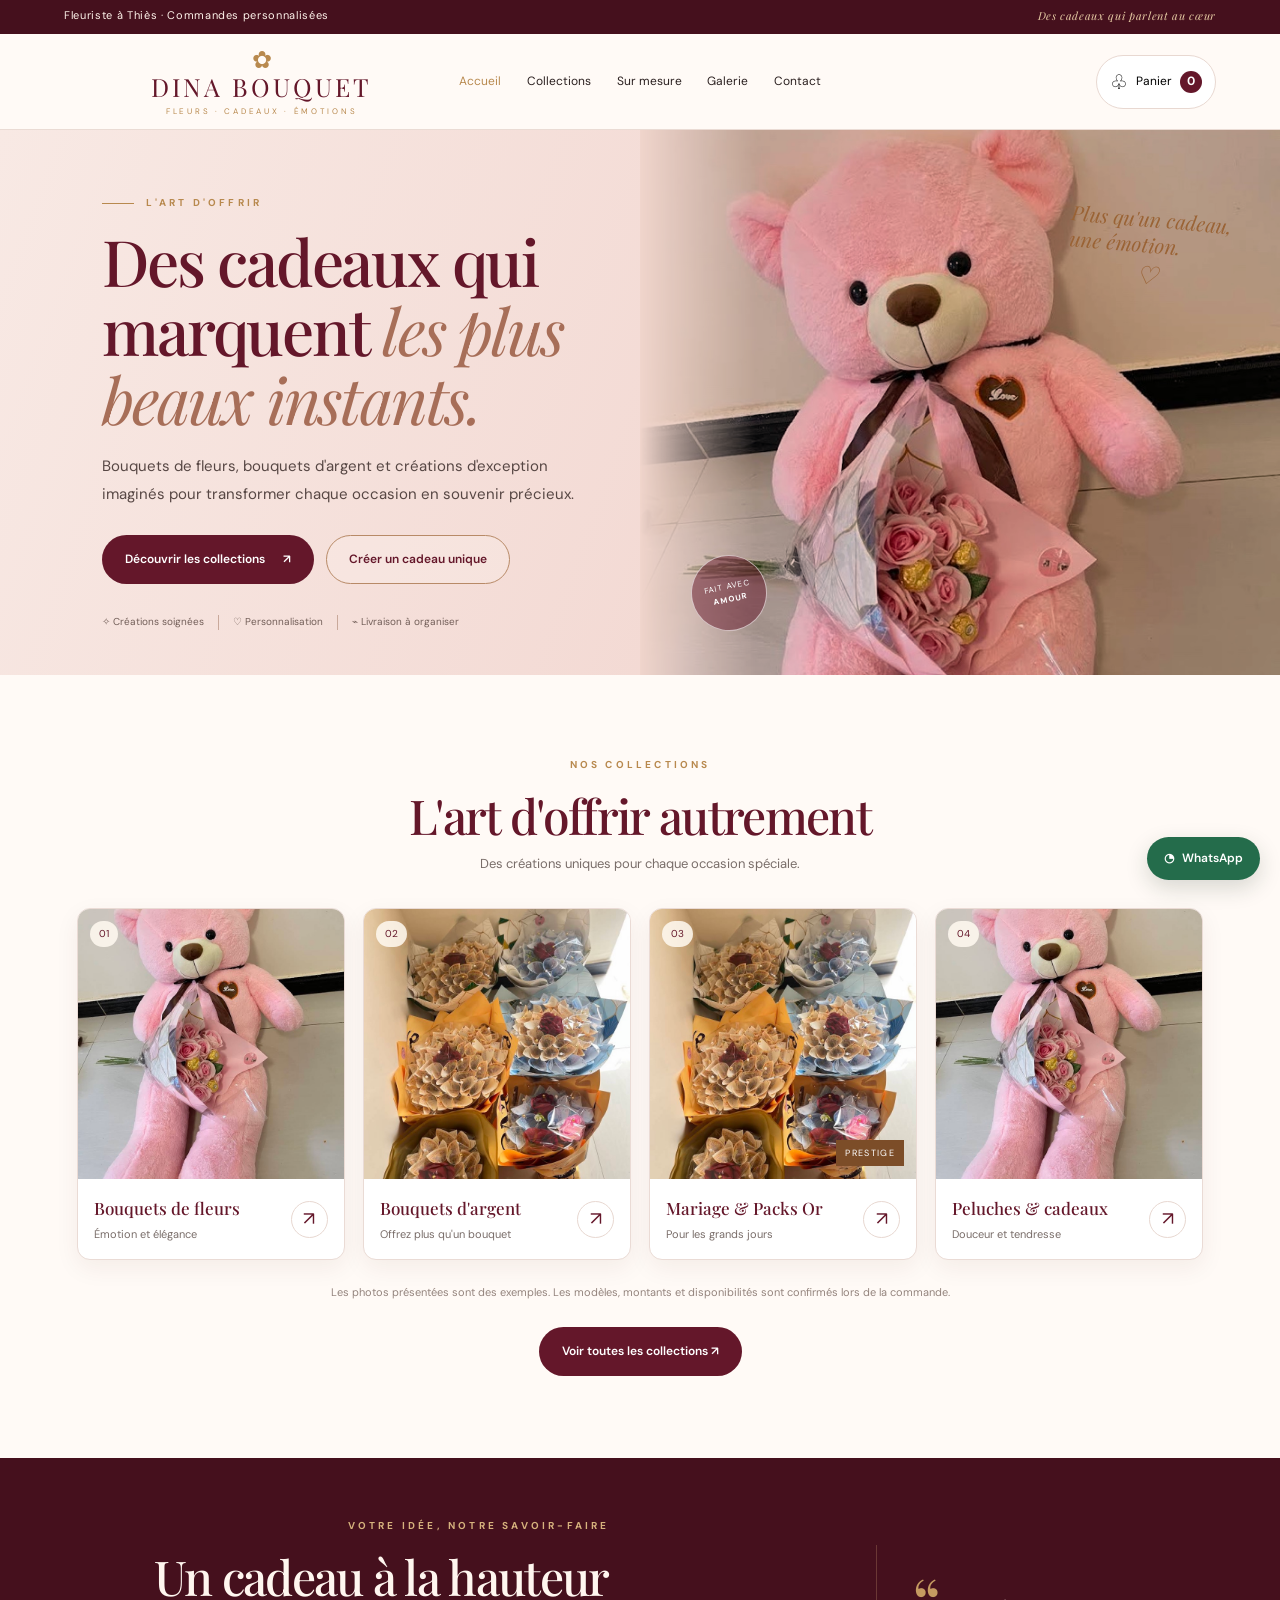
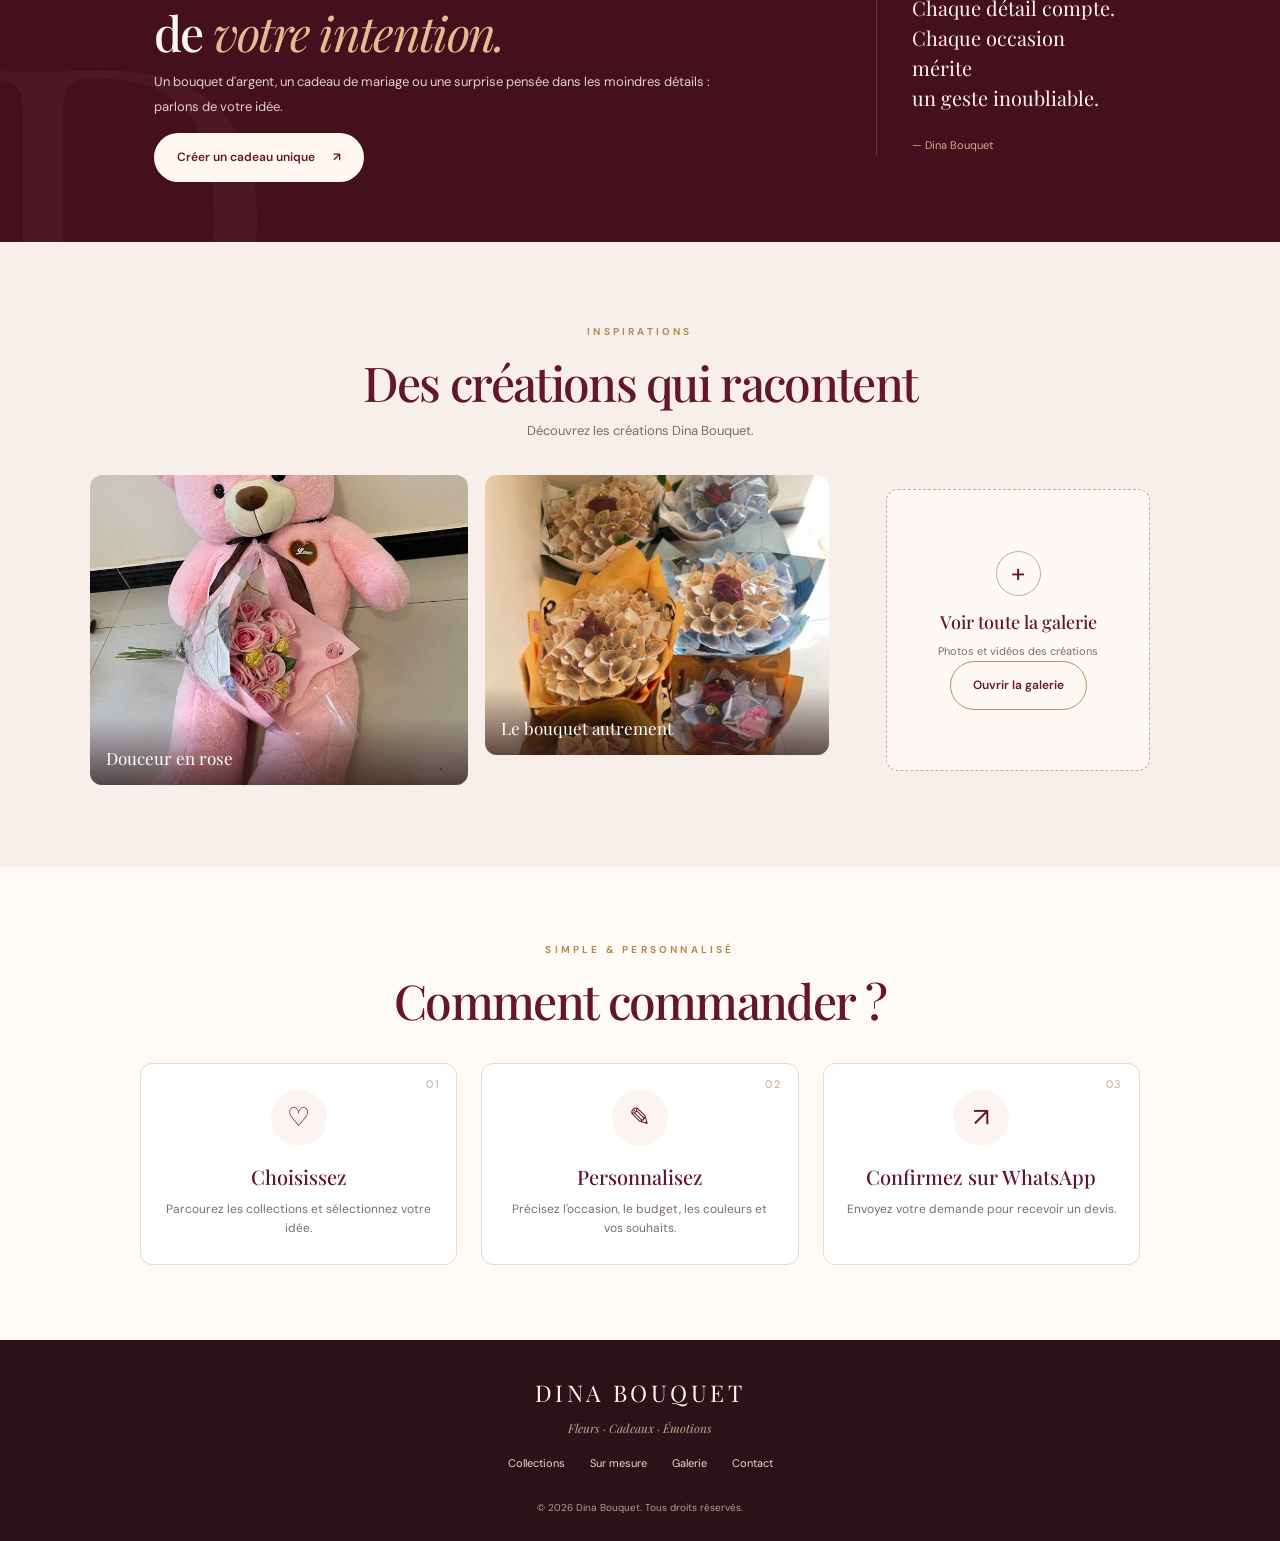
==== index.html @ dc627ee7 "first commit" ====
<!doctype html>
<html lang="fr">

<head>
  <meta charset="utf-8">
  <meta name="viewport" content="width=device-width, initial-scale=1">
  <meta name="theme-color" content="#64172a">
  <meta name="description"
    content="Dina Bouquet, fleuriste à Thiès : bouquets, cadeaux personnalisés et créations prestige.">
  <title>Accueil | Dina Bouquet</title>
  <link rel="stylesheet" href="styles.css">
</head>

<body>
  <div class="announcement"><span>Fleuriste à Thiès · Commandes personnalisées</span><span class="announcement-note">Des
      cadeaux qui parlent au cœur</span></div>
  <header class="site-header">
    <button class="menu-toggle" aria-label="Ouvrir le menu" aria-expanded="false">☰</button>
    <a class="brand" href="index.html" aria-label="Dina Bouquet, accueil"><span class="brand-mark">✿</span><span
        class="brand-name">DINA BOUQUET</span><span class="brand-tagline">FLEURS · CADEAUX · ÉMOTIONS</span></a>
    <nav class="nav-links" id="navLinks"><a href="index.html" aria-current="page">Accueil</a><a
        href="collections.html">Collections</a><a href="sur-mesure.html">Sur mesure</a><a
        href="galerie.html">Galerie</a></a><a href="contact.html">Contact</a></nav>
    <button class="cart-button" id="openCart" aria-label="Ouvrir le panier"><span
        class="cart-icon">♧</span><span>Panier</span><b id="cartCount">0</b></button>
  </header>
  <main>
    <section class="hero reveal" id="accueil">
      <div class="hero-copy">
        <p class="eyebrow"><span></span> L'ART D'OFFRIR</p>
        <h1>Des cadeaux qui marquent <em>les plus beaux instants.</em></h1>
        <p class="hero-text">Bouquets de fleurs, bouquets d'argent et créations d'exception imaginés pour transformer
          chaque occasion en souvenir précieux.</p>
        <div class="hero-actions"><a class="button button-primary" href="collections.html">Découvrir les collections
            <span>↗</span></a><a class="button button-outline" href="sur-mesure.html">Créer un cadeau unique</a></div>
        <div class="trust-row"><span>✧ Créations soignées</span><i></i><span>♡ Personnalisation</span><i></i><span>⌁
            Livraison à organiser</span></div>
      </div>
      <div class="hero-visual">
        <div class="hero-image-wrap"><img src="assets/images/ours-peluche-bouquet.jpeg"
            alt="Peluche et bouquet de roses" class="hero-image"></div>
        <div class="floating-note">Plus qu'un cadeau,<br><em>une émotion.</em><span>♡</span></div>
        <div class="hero-stamp">FAIT AVEC<br><b>AMOUR</b></div>
      </div>
    </section>
    <section class="section">
      <div class="section-heading reveal">
        <p class="eyebrow centered">NOS COLLECTIONS</p>
        <h2>L'art d'offrir autrement</h2>
        <p>Des créations uniques pour chaque occasion spéciale.</p>
      </div>
      <div class="collection-grid">
        <article class="collection-card reveal" data-category="Bouquets de fleurs"
          data-image="assets/images/ours-peluche-bouquet.jpeg">
          <div class="collection-image"><img src="assets/images/ours-peluche-bouquet.jpeg" alt="Bouquet de roses"
              loading="lazy"><span class="card-number">01</span></div>
          <div class="collection-info">
            <div>
              <h3>Bouquets de fleurs</h3>
              <p>Émotion et élégance</p>
            </div><button class="arrow-button" aria-label="Ajouter une demande de bouquet de fleurs"
              data-add="Bouquets de fleurs">↗</button>
          </div>
        </article>
        <article class="collection-card reveal" data-category="Bouquets d'argent"
          data-image="assets/images/ours-bouquets-argent.jpeg">
          <div class="collection-image"><img src="assets/images/ours-bouquets-argent.jpeg" alt="Bouquets d'argent"
              loading="lazy"><span class="card-number">02</span></div>
          <div class="collection-info">
            <div>
              <h3>Bouquets d'argent</h3>
              <p>Offrez plus qu'un bouquet</p>
            </div><button class="arrow-button" aria-label="Ajouter une demande de bouquet d'argent"
              data-add="Bouquets d'argent">↗</button>
          </div>
        </article>
        <article class="collection-card reveal" data-category="Mariage & Packs Or"
          data-image="assets/images/ours-bouquets-argent.jpeg">
          <div class="collection-image"><img src="assets/images/ours-bouquets-argent.jpeg"
              alt="Emballages cadeaux prestige" loading="lazy"><span class="card-number">03</span><span
              class="image-label">PRESTIGE</span></div>
          <div class="collection-info">
            <div>
              <h3>Mariage & Packs Or</h3>
              <p>Pour les grands jours</p>
            </div><button class="arrow-button" aria-label="Ajouter une demande mariage et pack or"
              data-add="Mariage & Packs Or">↗</button>
          </div>
        </article>
        <article class="collection-card reveal" data-category="Peluches & cadeaux"
          data-image="assets/images/ours-peluche-bouquet.jpeg">
          <div class="collection-image"><img src="assets/images/ours-peluche-bouquet.jpeg" alt="Peluche et bouquet"
              loading="lazy"><span class="card-number">04</span></div>
          <div class="collection-info">
            <div>
              <h3>Peluches & cadeaux</h3>
              <p>Douceur et tendresse</p>
            </div><button class="arrow-button" aria-label="Ajouter une demande de peluche"
              data-add="Peluches & cadeaux">↗</button>
          </div>
        </article>
      </div>
      <p class="section-footnote">Les photos présentées sont des exemples. Les modèles, montants et disponibilités sont
        confirmés lors de la commande.</p>
      <div style="text-align:center;margin-top:25px"><a class="button button-primary" href="collections.html">Voir
          toutes les collections ↗</a></div>
    </section>
    <section class="statement-section">
      <div class="statement-decoration">D</div>
      <div class="statement-content reveal">
        <p class="eyebrow centered">VOTRE IDÉE, NOTRE SAVOIR-FAIRE</p>
        <h2>Un cadeau à la hauteur<br>de <em>votre intention.</em></h2>
        <p>Un bouquet d'argent, un cadeau de mariage ou une surprise pensée dans les moindres détails : parlons de votre
          idée.</p><a class="button button-light" href="sur-mesure.html">Créer un cadeau unique <span>↗</span></a>
      </div>
      <div class="statement-side">
        <div class="quote-mark">“</div>
        <p>Chaque détail compte.<br>Chaque occasion mérite<br>un geste inoubliable.</p><span>— Dina Bouquet</span>
      </div>
    </section>
    <section class="section gallery-section">
      <div class="section-heading reveal">
        <p class="eyebrow centered">INSPIRATIONS</p>
        <h2>Des créations qui racontent</h2>
        <p>Découvrez les créations Dina Bouquet.</p>
      </div>
      <div class="gallery-grid">
        <figure class="gallery-tile tall reveal"><img src="assets/images/ours-peluche-bouquet.jpeg"
            alt="Peluche rose et bouquet">
          <figcaption>Douceur en rose</figcaption>
        </figure>
        <figure class="gallery-tile reveal"><img src="assets/images/ours-bouquets-argent.jpeg" alt="Bouquet d'argent">
          <figcaption>Le bouquet autrement</figcaption>
        </figure>
        <figure class="gallery-placeholder reveal"><span class="plus">+</span><strong>Voir toute la galerie</strong>
          <p>Photos et vidéos des créations</p><a class="button button-outline" href="galerie.html">Ouvrir la
            galerie</a>
        </figure>
      </div>
    </section>
    <section class="process-section">
      <div class="section-heading reveal">
        <p class="eyebrow centered">SIMPLE & PERSONNALISÉ</p>
        <h2>Comment commander ?</h2>
      </div>
      <div class="process-grid">
        <div class="process-step reveal"><span>01</span>
          <div class="process-icon">♡</div>
          <h3>Choisissez</h3>
          <p>Parcourez les collections et sélectionnez votre idée.</p>
        </div>
        <div class="process-step reveal"><span>02</span>
          <div class="process-icon">✎</div>
          <h3>Personnalisez</h3>
          <p>Précisez l'occasion, le budget, les couleurs et vos souhaits.</p>
        </div>
        <div class="process-step reveal"><span>03</span>
          <div class="process-icon">↗</div>
          <h3>Confirmez sur WhatsApp</h3>
          <p>Envoyez votre demande pour recevoir un devis.</p>
        </div>
      </div>
    </section>
  </main>
  <footer class="site-footer"><a class="footer-brand" href="index.html">DINA BOUQUET</a>
    <p>Fleurs · Cadeaux · Émotions</p>
    <div class="footer-links"><a href="collections.html">Collections</a><a href="sur-mesure.html">Sur mesure</a><a
        href="galerie.html">Galerie</a><a href="contact.html">Contact</a></div><small>© <span id="year"></span> Dina
      Bouquet. Tous droits réservés.</small>
  </footer>
  <a class="floating-whatsapp" id="floatingWhatsapp" href="#" aria-label="Contacter Dina Bouquet sur WhatsApp">◔
    <span>WhatsApp</span></a>
  <div class="cart-overlay" id="cartOverlay" hidden><button class="overlay-backdrop" id="closeCartBackdrop"
      aria-label="Fermer le panier"></button>
    <aside class="cart-drawer" role="dialog" aria-modal="true" aria-labelledby="cartTitle">
      <div class="cart-header">
        <div>
          <p class="eyebrow">VOTRE SÉLECTION</p>
          <h2 id="cartTitle">Mon panier <span id="cartTitleCount">(0)</span></h2>
        </div><button id="closeCart" class="close-cart" aria-label="Fermer">×</button>
      </div>
      <div id="cartItems" class="cart-items">
        <div class="empty-cart"><span>♡</span>
          <p>Votre panier est encore vide.</p><small>Ajoutez une collection pour préparer votre demande.</small>
        </div>
      </div>
      <div class="cart-footer">
        <p>Les prix des créations personnalisées sont confirmés sur devis.</p><button
          class="button button-primary full-width" id="checkoutButton">Commander sur WhatsApp ↗</button><button
          class="continue-shopping" id="continueShopping">Continuer mes découvertes</button>
      </div>
    </aside>
  </div>
  <div class="toast" id="toast" role="status" aria-live="polite"></div>
  <script src="script.js"></script>
</body>

</html>
---- styles.css ----
@import url('https://fonts.googleapis.com/css2?family=DM+Sans:wght@400;500;600;700&family=Playfair+Display:wght@400;500;600;700&display=swap');

* {
    box-sizing: border-box
}

:root {
    --wine: #64172a;
    --wine-dark: #45101d;
    --rose: #f4dfdc;
    --blush: #fbf4f0;
    --cream: #fffaf6;
    --gold: #b8894e;
    --ink: #2b2020;
    --muted: #796d69;
    --line: #e8d8d1;
    --serif: "Playfair Display", Georgia, serif;
    --sans: "DM Sans", Arial, sans-serif
}

html {
    scroll-behavior: smooth;
    scroll-padding-top: 100px
}

body {
    margin: 0;
    background: var(--cream);
    color: var(--ink);
    font-family: var(--sans);
    font-size: 14px;
    line-height: 1.6
}

a {
    color: inherit;
    text-decoration: none
}

button,
input,
select,
textarea {
    font: inherit
}

button {
    cursor: pointer
}

img,
video {
    max-width: 100%;
    display: block
}

.announcement {
    min-height: 34px;
    padding: 7px 5%;
    display: flex;
    justify-content: space-between;
    gap: 20px;
    background: var(--wine-dark);
    color: #fff4eb;
    font-size: 11px;
    letter-spacing: .06em
}

.announcement-note {
    font-family: var(--serif);
    font-style: italic;
    color: #e6cba4
}

.site-header {
    min-height: 96px;
    padding: 0 5%;
    display: grid;
    grid-template-columns: 1fr auto 1fr;
    align-items: center;
    background: rgba(255, 250, 246, .96);
    border-bottom: 1px solid #eadbd4;
    position: sticky;
    top: 0;
    z-index: 20;
    backdrop-filter: blur(14px)
}

.brand {
    display: flex;
    flex-direction: column;
    align-items: center;
    line-height: 1.1;
    white-space: nowrap
}

.brand-mark {
    font-size: 24px;
    color: var(--gold);
    height: 26px
}

.brand-name {
    font-family: var(--serif);
    font-size: 25px;
    letter-spacing: .12em;
    color: var(--wine)
}

.brand-tagline {
    font-size: 8px;
    letter-spacing: .34em;
    color: var(--gold);
    margin-top: 7px
}

.nav-links {
    display: flex;
    gap: clamp(12px, 2vw, 28px);
    align-items: center;
    font-size: 12px
}

.nav-links a {
    transition: color .25s
}

.nav-links a:hover,
.nav-links a[aria-current="page"] {
    color: var(--gold)
}

.cart-button {
    justify-self: end;
    display: flex;
    align-items: center;
    gap: 8px;
    border: 1px solid var(--line);
    border-radius: 40px;
    background: white;
    padding: 10px 13px;
    font-size: 12px
}

.cart-button b {
    background: var(--wine);
    color: white;
    width: 22px;
    height: 22px;
    border-radius: 50%;
    display: grid;
    place-items: center
}

.cart-icon {
    font-size: 20px
}

.menu-toggle {
    display: none;
    background: none;
    border: 0;
    font-size: 24px;
    color: var(--wine)
}

.hero {
    display: grid;
    grid-template-columns: 1fr 1fr;
    min-height: 495px;
    background: linear-gradient(110deg, #f8e9e4, #f3d9d3 60%, #d8a99d);
    overflow: hidden
}

.hero-copy {
    padding: 65px 4vw 45px 8vw;
    align-self: center;
    position: relative;
    z-index: 2
}

.eyebrow {
    font-size: 10px;
    letter-spacing: .32em;
    color: var(--gold);
    font-weight: 700;
    margin: 0 0 15px;
    display: flex;
    align-items: center;
    gap: 12px
}

.eyebrow span {
    width: 32px;
    height: 1px;
    background: var(--gold)
}

h1,
h2,
h3,
p {
    margin-top: 0
}

h1,
h2 {
    font-family: var(--serif);
    font-weight: 500;
    letter-spacing: -.035em
}

h1 {
    font-size: clamp(42px, 5vw, 67px);
    line-height: 1.08;
    color: var(--wine);
    margin-bottom: 20px
}

h1 em,
h2 em {
    font-weight: 400;
    color: #a76e58
}

.hero-text {
    max-width: 500px;
    font-size: 15px;
    color: #574744;
    line-height: 1.85
}

.hero-actions {
    display: flex;
    flex-wrap: wrap;
    gap: 12px;
    margin: 26px 0 30px
}

.button {
    display: inline-flex;
    align-items: center;
    justify-content: center;
    gap: 18px;
    border: 1px solid transparent;
    border-radius: 50px;
    padding: 14px 22px;
    font-size: 12px;
    font-weight: 600;
    transition: transform .25s, box-shadow .25s, background .25s
}

.button:hover {
    transform: translateY(-3px);
    box-shadow: 0 10px 22px #52172a20
}

.button-primary {
    background: var(--wine);
    color: white
}

.button-primary:hover {
    background: #7a2036
}

.button-outline {
    border-color: #b88a67;
    color: var(--wine);
    background: #fff8f333
}

.button-light {
    background: #fff7f0;
    color: var(--wine)
}

.trust-row {
    display: flex;
    align-items: center;
    gap: 14px;
    flex-wrap: wrap;
    font-size: 10px;
    color: #725e58
}

.trust-row i {
    height: 15px;
    width: 1px;
    background: #c9a99b
}

.hero-visual {
    position: relative;
    min-height: 440px;
    overflow: hidden;
    background: #f0d5cc
}

.hero-image-wrap {
    position: absolute;
    inset: 0;
    overflow: hidden
}

.hero-image {
    width: 100%;
    height: 100%;
    object-fit: cover;
    object-position: center 35%;
    mix-blend-mode: multiply;
    mask-image: linear-gradient(90deg, transparent 0%, #000 18%);
    animation: heroFloat 7s ease-in-out infinite alternate
}

.floating-note {
    position: absolute;
    right: 8%;
    top: 14%;
    font-family: var(--serif);
    font-style: italic;
    font-size: 20px;
    line-height: 1.3;
    color: #9a6335;
    transform: rotate(5deg)
}

.floating-note span {
    display: block;
    text-align: center;
    font-size: 25px
}

.hero-stamp {
    position: absolute;
    bottom: 8%;
    left: 8%;
    width: 76px;
    height: 76px;
    border: 1px solid #fff9;
    border-radius: 50%;
    display: grid;
    align-content: center;
    text-align: center;
    font-size: 8px;
    letter-spacing: .15em;
    color: white;
    background: #64172a80;
    transform: rotate(-12deg)
}

.section {
    padding: 82px 6%
}

.section-heading {
    text-align: center;
    margin-bottom: 34px
}

.centered {
    justify-content: center
}

.section-heading h2,
.statement-content h2,
.contact-copy h2 {
    font-size: clamp(34px, 4vw, 48px);
    line-height: 1.16;
    color: var(--wine);
    margin-bottom: 10px
}

.section-heading>p:last-child {
    color: var(--muted);
    font-size: 13px;
    margin-bottom: 0
}

.collection-grid {
    display: grid;
    grid-template-columns: repeat(4, minmax(0, 1fr));
    gap: 18px
}

.collection-card {
    background: #fff;
    border: 1px solid #eadbd5;
    border-radius: 13px;
    overflow: hidden;
    box-shadow: 0 8px 24px #4a1a1210;
    transition: transform .35s, box-shadow .35s
}

.collection-card:hover {
    transform: translateY(-7px);
    box-shadow: 0 18px 35px #4a1a121c
}

.collection-image {
    height: 270px;
    position: relative;
    overflow: hidden;
    background: #eed9d2
}

.collection-image img {
    width: 100%;
    height: 100%;
    object-fit: cover;
    transition: transform .7s
}

.collection-card:hover .collection-image img {
    transform: scale(1.07)
}

.card-number {
    position: absolute;
    top: 12px;
    left: 12px;
    background: #fffaf0dc;
    color: var(--wine);
    padding: 5px 9px;
    border-radius: 30px;
    font-size: 10px
}

.image-label {
    position: absolute;
    bottom: 13px;
    right: 12px;
    color: white;
    background: #7c4d28;
    padding: 6px 9px;
    font-size: 9px;
    letter-spacing: .15em
}

.collection-info {
    padding: 16px;
    display: flex;
    align-items: center;
    justify-content: space-between;
    gap: 8px
}

.collection-info h3 {
    font-family: var(--serif);
    font-size: 17px;
    font-weight: 500;
    color: var(--wine);
    margin: 0 0 3px
}

.collection-info p {
    font-size: 11px;
    color: var(--muted);
    margin: 0
}

.arrow-button {
    border: 1px solid var(--line);
    border-radius: 50%;
    width: 37px;
    height: 37px;
    flex: 0 0 37px;
    background: white;
    color: var(--wine);
    font-size: 19px;
    transition: background .2s, color .2s, transform .2s
}

.arrow-button:hover {
    background: var(--wine);
    color: white;
    transform: rotate(45deg)
}

.section-footnote {
    text-align: center;
    font-size: 11px;
    color: #94847d;
    margin: 24px auto 0;
    max-width: 700px
}

.statement-section {
    background: var(--wine-dark);
    color: #fff2e9;
    min-height: 340px;
    display: grid;
    grid-template-columns: 1fr 250px;
    gap: 40px;
    align-items: center;
    padding: 60px 12%;
    position: relative;
    overflow: hidden
}

.statement-decoration {
    position: absolute;
    left: -30px;
    bottom: -170px;
    font-family: var(--serif);
    font-size: 430px;
    color: #ffffff08;
    line-height: 1
}

.statement-content {
    position: relative;
    z-index: 1;
    max-width: 650px
}

.statement-content .eyebrow {
    color: #d6b27d
}

.statement-content h2 {
    color: #fff6ef
}

.statement-content h2 em {
    color: #e2bd91
}

.statement-content>p:not(.eyebrow) {
    max-width: 570px;
    color: #e2cfc8;
    font-size: 13px;
    line-height: 1.9
}

.statement-side {
    border-left: 1px solid #b88a6755;
    padding-left: 35px;
    position: relative;
    z-index: 1
}

.quote-mark {
    font-family: var(--serif);
    font-size: 70px;
    color: #c59a61;
    height: 48px
}

.statement-side p {
    font-family: var(--serif);
    font-size: 20px;
    line-height: 1.5
}

.statement-side span {
    font-size: 11px;
    color: #d5ad80
}

.gallery-section {
    background: #f8efea
}

.gallery-grid {
    display: grid;
    grid-template-columns: 1.1fr 1fr 1fr;
    gap: 17px;
    max-width: 1100px;
    margin: auto
}

.gallery-tile {
    margin: 0;
    height: 280px;
    position: relative;
    overflow: hidden;
    border-radius: 12px;
    background: #ead2c8
}

.gallery-tile.tall {
    height: 310px
}

.gallery-tile img,
.gallery-tile video {
    width: 100%;
    height: 100%;
    object-fit: cover;
    transition: transform .7s
}

.gallery-tile:hover img {
    transform: scale(1.05)
}

.gallery-tile figcaption {
    position: absolute;
    bottom: 0;
    left: 0;
    right: 0;
    padding: 28px 16px 13px;
    background: linear-gradient(transparent, #2a1212b5);
    color: white;
    font-family: var(--serif);
    font-size: 17px
}

.gallery-placeholder {
    border: 1px dashed #c9a99b;
    border-radius: 12px;
    display: flex;
    flex-direction: column;
    align-items: center;
    justify-content: center;
    text-align: center;
    min-height: 260px;
    color: var(--wine);
    padding: 20px;
    background: #fff9f5
}

.gallery-placeholder .plus {
    width: 45px;
    height: 45px;
    border: 1px solid #c9a99b;
    border-radius: 50%;
    display: grid;
    place-items: center;
    font-size: 26px;
    margin-bottom: 12px
}

.gallery-placeholder strong {
    font-family: var(--serif);
    font-size: 18px;
    font-weight: 500
}

.gallery-placeholder p {
    font-size: 11px;
    color: var(--muted);
    margin: 6px 0 0
}

.process-section {
    padding: 75px 7%
}

.process-grid {
    display: grid;
    grid-template-columns: repeat(3, 1fr);
    gap: 24px;
    max-width: 1000px;
    margin: auto
}

.process-step {
    text-align: center;
    padding: 26px 22px;
    border: 1px solid var(--line);
    border-radius: 12px;
    background: white;
    position: relative
}

.process-step>span {
    position: absolute;
    top: 12px;
    right: 16px;
    color: #c7a789;
    font-size: 11px;
    letter-spacing: .15em
}

.process-icon {
    margin: 0 auto 15px;
    border-radius: 50%;
    width: 56px;
    height: 56px;
    display: grid;
    place-items: center;
    background: var(--blush);
    color: var(--wine);
    font-size: 26px
}

.process-step h3 {
    font-family: var(--serif);
    font-size: 20px;
    font-weight: 500;
    color: var(--wine);
    margin-bottom: 7px
}

.process-step p {
    font-size: 12px;
    color: var(--muted);
    margin: 0
}

.contact-section {
    padding: 80px 9%;
    display: grid;
    grid-template-columns: 1fr minmax(320px, .8fr);
    gap: 10%;
    background: linear-gradient(130deg, #f4e0da, #fffaf6)
}

.contact-copy {
    align-self: center
}

.contact-copy h2 {
    font-size: clamp(36px, 4vw, 50px)
}

.contact-copy>p:not(.eyebrow) {
    font-size: 13px;
    line-height: 1.9;
    color: #6e5b55;
    max-width: 490px
}

.contact-detail {
    display: flex;
    gap: 13px;
    align-items: flex-start;
    margin-top: 22px
}

.contact-detail>span {
    color: var(--gold);
    font-size: 18px
}

.contact-detail b,
.contact-detail small {
    display: block
}

.contact-detail b {
    font-family: var(--serif);
    font-size: 15px;
    color: var(--wine);
    font-weight: 500
}

.contact-detail small {
    font-size: 11px;
    color: var(--muted);
    margin-top: 3px
}

.contact-form {
    background: #fffdfb;
    border: 1px solid #e9d8d1;
    border-radius: 16px;
    padding: 27px;
    box-shadow: 0 15px 45px #45101d10
}

.contact-form h3 {
    font-family: var(--serif);
    font-size: 25px;
    color: var(--wine);
    font-weight: 500;
    margin-bottom: 3px
}

.contact-form>p {
    font-size: 12px;
    color: var(--muted);
    margin-bottom: 20px
}

.contact-form label {
    display: block;
    font-size: 11px;
    font-weight: 600;
    color: #5e4c48;
    margin: 14px 0 6px
}

.contact-form input,
.contact-form select,
.contact-form textarea {
    width: 100%;
    border: 1px solid #e6d8d1;
    border-radius: 8px;
    padding: 11px 12px;
    background: #fffaf7;
    color: var(--ink);
    outline: none;
    font-size: 12px;
    transition: border .2s
}

.contact-form input:focus,
.contact-form select:focus,
.contact-form textarea:focus {
    border-color: var(--gold)
}

.contact-form textarea {
    resize: vertical
}

.full-width {
    width: 100%;
    margin-top: 18px
}

.form-note {
    display: block;
    font-size: 10px;
    line-height: 1.6;
    color: #93827c;
    text-align: center;
    margin-top: 10px
}

.site-footer {
    background: #2d1119;
    color: #ead9d1;
    text-align: center;
    padding: 35px 20px 24px
}

.footer-brand {
    font-family: var(--serif);
    font-size: 23px;
    letter-spacing: .15em;
    color: #fff5ed
}

.site-footer>p {
    font-family: var(--serif);
    font-style: italic;
    font-size: 12px;
    color: #c7a789;
    margin: 7px 0 17px
}

.footer-links {
    display: flex;
    justify-content: center;
    gap: 25px;
    font-size: 11px;
    margin-bottom: 22px
}

.footer-links a:hover {
    color: #d9b47e
}

.site-footer>small {
    font-size: 10px;
    color: #b99b93
}

.floating-whatsapp {
    position: fixed;
    right: 20px;
    bottom: 20px;
    z-index: 19;
    display: flex;
    align-items: center;
    gap: 8px;
    background: #246c4b;
    color: white;
    padding: 12px 17px;
    border-radius: 40px;
    box-shadow: 0 8px 22px #152e202b;
    font-size: 12px;
    font-weight: 600;
    transition: transform .2s
}

.floating-whatsapp:hover {
    transform: translateY(-3px)
}

.cart-overlay {
    position: fixed;
    inset: 0;
    z-index: 50;
    display: flex;
    justify-content: flex-end
}

.cart-overlay[hidden] {
    display: none
}

.overlay-backdrop {
    position: absolute;
    inset: 0;
    border: 0;
    background: #1e0d13a8;
    backdrop-filter: blur(3px);
    animation: fadeIn .2s
}

.cart-drawer {
    position: relative;
    width: min(440px, 100%);
    height: 100%;
    background: var(--cream);
    padding: 26px;
    display: flex;
    flex-direction: column;
    box-shadow: -15px 0 50px #0002;
    animation: slideIn .35s ease
}

.cart-header {
    display: flex;
    align-items: flex-start;
    justify-content: space-between;
    border-bottom: 1px solid var(--line);
    padding-bottom: 18px
}

.cart-header .eyebrow {
    font-size: 9px;
    margin-bottom: 5px
}

.cart-header h2 {
    font-size: 28px;
    color: var(--wine);
    margin: 0
}

.cart-header h2 span {
    font-family: var(--sans);
    font-size: 13px;
    color: var(--muted)
}

.close-cart {
    border: 1px solid var(--line);
    border-radius: 50%;
    width: 36px;
    height: 36px;
    background: white;
    font-size: 24px;
    color: var(--wine)
}

.cart-items {
    overflow: auto;
    flex: 1;
    padding: 15px 0
}

.empty-cart {
    text-align: center;
    padding: 50px 10px;
    color: var(--muted)
}

.empty-cart span {
    font-size: 40px;
    color: #c6a18e
}

.empty-cart p {
    font-family: var(--serif);
    font-size: 20px;
    color: var(--wine);
    margin: 10px 0 4px
}

.empty-cart small {
    font-size: 11px
}

.cart-item {
    display: grid;
    grid-template-columns: 62px 1fr auto;
    gap: 12px;
    padding: 13px 0;
    border-bottom: 1px solid var(--line);
    align-items: center
}

.cart-item img {
    width: 62px;
    height: 70px;
    object-fit: cover;
    border-radius: 8px
}

.cart-item h4 {
    font-family: var(--serif);
    font-size: 15px;
    font-weight: 500;
    margin: 0 0 4px;
    color: var(--wine)
}

.cart-item small {
    font-size: 10px;
    color: var(--muted)
}

.remove-item {
    border: 0;
    background: transparent;
    color: #9a625e;
    font-size: 19px
}

.cart-footer {
    border-top: 1px solid var(--line);
    padding-top: 16px
}

.cart-footer>p {
    font-size: 11px;
    color: var(--muted)
}

.continue-shopping {
    display: block;
    border: 0;
    background: none;
    margin: 12px auto 0;
    color: var(--wine);
    font-size: 12px;
    text-decoration: underline
}

.toast {
    position: fixed;
    bottom: 78px;
    left: 50%;
    transform: translate(-50%, 15px);
    z-index: 70;
    background: #2d1119;
    color: white;
    padding: 12px 18px;
    border-radius: 8px;
    font-size: 12px;
    opacity: 0;
    pointer-events: none;
    transition: opacity .25s, transform .25s;
    box-shadow: 0 8px 25px #0002
}

.toast.show {
    opacity: 1;
    transform: translate(-50%, 0)
}

.reveal {
    opacity: 0;
    transform: translateY(22px);
    transition: opacity .7s ease, transform .7s ease
}

.reveal.visible {
    opacity: 1;
    transform: translateY(0)
}

.collection-card:nth-child(2),
.process-step:nth-child(2) {
    transition-delay: .08s
}

.collection-card:nth-child(3),
.process-step:nth-child(3) {
    transition-delay: .16s
}

.collection-card:nth-child(4) {
    transition-delay: .24s
}

.page-hero {
    padding: 68px 8%;
    text-align: center;
    background: linear-gradient(110deg, #f8e9e4, #f3d9d3 60%, #d8a99d)
}

.page-hero h1 {
    max-width: 850px;
    margin: 0 auto 14px
}

.page-hero p {
    max-width: 700px;
    margin: 0 auto;
    color: #574744
}

.video-grid {
    display: grid;
    grid-template-columns: repeat(3, minmax(0, 1fr));
    gap: 18px
}

.video-card {
    border-radius: 13px;
    overflow: hidden;
    background: #fff;
    border: 1px solid var(--line)
}

.video-card video {
    width: 100%;
    aspect-ratio: 4/5;
    object-fit: cover;
    background: #ead2c8
}

.video-card h3 {
    font-family: var(--serif);
    color: var(--wine);
    font-weight: 500;
    padding: 12px 15px 0;
    margin-bottom: 4px
}

.video-card p {
    font-size: 12px;
    color: var(--muted);
    padding: 0 15px 14px;
    margin: 0
}

@keyframes heroFloat {
    from {
        transform: scale(1.02) translateY(0)
    }

    to {
        transform: scale(1.07) translateY(-8px)
    }
}

@keyframes fadeIn {
    from {
        opacity: 0
    }

    to {
        opacity: 1
    }
}

@keyframes slideIn {
    from {
        transform: translateX(35px);
        opacity: .7
    }

    to {
        transform: translateX(0);
        opacity: 1
    }
}

@media(prefers-reduced-motion:reduce) {

    *,
    *::before,
    *::after {
        scroll-behavior: auto !important;
        animation-duration: .01ms !important;
        animation-iteration-count: 1 !important;
        transition-duration: .01ms !important
    }

    .reveal {
        opacity: 1;
        transform: none
    }
}

@media(max-width:1050px) {
    .site-header {
        padding: 0 3%;
        grid-template-columns: 1fr auto 1fr
    }

    .nav-links {
        gap: 12px;
        font-size: 11px
    }

    .brand-name {
        font-size: 21px
    }

    .collection-image {
        height: 225px
    }

    .collection-info {
        padding: 13px
    }

    .collection-info h3 {
        font-size: 15px
    }

    .hero-copy {
        padding-left: 6vw
    }

    .statement-section {
        padding: 55px 8%
    }
}

@media(max-width:780px) {
    .announcement {
        justify-content: center;
        text-align: center;
        font-size: 10px
    }

    .announcement-note {
        display: none
    }

    .site-header {
        min-height: 78px;
        grid-template-columns: 42px 1fr auto;
        padding: 0 18px
    }

    .menu-toggle {
        display: block;
        grid-column: 1;
        grid-row: 1
    }

    .brand {
        grid-column: 2;
        grid-row: 1
    }

    .brand-name {
        font-size: 20px
    }

    .brand-tagline {
        font-size: 7px
    }

    .cart-button {
        grid-column: 3;
        grid-row: 1;
        padding: 8px 10px
    }

    .cart-button>span:not(.cart-icon) {
        display: none
    }

    .nav-links {
        position: absolute;
        top: 78px;
        left: 0;
        right: 0;
        background: #fffaf6;
        display: flex;
        flex-direction: column;
        align-items: stretch;
        gap: 0;
        padding: 0 22px;
        max-height: 0;
        overflow: hidden;
        box-shadow: 0 12px 20px #45101d0b;
        transition: max-height .35s, padding .35s
    }

    .nav-links.open {
        max-height: 380px;
        padding: 10px 22px 18px;
        border-bottom: 1px solid var(--line)
    }

    .nav-links a {
        padding: 12px 4px;
        border-bottom: 1px solid #f1e7e1;
        font-size: 13px
    }

    .hero {
        grid-template-columns: 1fr
    }

    .hero-copy {
        padding: 46px 7% 25px
    }

    .hero-visual {
        min-height: 320px
    }

    .hero-image {
        object-position: center 38%;
        mask-image: linear-gradient(180deg, transparent 0%, #000 10%)
    }

    .floating-note {
        right: 7%;
        top: 8%;
        font-size: 17px
    }

    .hero-stamp {
        bottom: 9%;
        left: 6%
    }

    .hero-actions {
        gap: 9px
    }

    .button {
        padding: 13px 17px
    }

    .trust-row {
        gap: 9px
    }

    .section {
        padding: 60px 5%
    }

    .collection-grid {
        grid-template-columns: repeat(2, minmax(0, 1fr));
        gap: 13px
    }

    .collection-image {
        height: 230px
    }

    .collection-info {
        padding: 12px
    }

    .collection-info h3 {
        font-size: 15px
    }

    .collection-info p {
        font-size: 10px
    }

    .arrow-button {
        width: 32px;
        height: 32px;
        flex-basis: 32px
    }

    .statement-section {
        grid-template-columns: 1fr;
        padding: 48px 7%;
        gap: 28px
    }

    .statement-side {
        border-left: 0;
        border-top: 1px solid #b88a6755;
        padding: 20px 0 0
    }

    .statement-side p {
        font-size: 18px
    }

    .gallery-grid {
        grid-template-columns: 1fr 1fr
    }

    .gallery-tile,
    .gallery-tile.tall {
        height: 245px
    }

    .gallery-placeholder {
        min-height: 180px;
        grid-column: span 2
    }

    .process-section {
        padding: 58px 5%
    }

    .process-grid {
        gap: 12px
    }

    .process-step {
        padding: 25px 13px 18px
    }

    .process-step h3 {
        font-size: 17px
    }

    .process-step p {
        font-size: 11px
    }

    .contact-section {
        padding: 60px 6%;
        grid-template-columns: 1fr;
        gap: 35px
    }

    .contact-form {
        padding: 23px
    }

    .contact-copy h2 {
        font-size: 39px
    }

    .video-grid {
        grid-template-columns: repeat(2, minmax(0, 1fr))
    }
}

@media(max-width:430px) {
    h1 {
        font-size: 42px
    }

    .hero-text {
        font-size: 13px
    }

    .hero-actions .button {
        font-size: 11px;
        gap: 10px
    }

    .trust-row {
        font-size: 9px
    }

    .collection-image {
        height: 185px
    }

    .collection-info {
        gap: 5px
    }

    .collection-info h3 {
        font-size: 14px
    }

    .collection-info p {
        font-size: 9px
    }

    .arrow-button {
        width: 29px;
        height: 29px;
        flex-basis: 29px
    }

    .section-heading h2 {
        font-size: 32px
    }

    .process-grid {
        grid-template-columns: 1fr
    }

    .process-step {
        display: grid;
        grid-template-columns: 58px 1fr;
        column-gap: 14px;
        text-align: left;
        align-items: center
    }

    .process-step>span {
        top: 10px;
        right: 12px
    }

    .process-icon {
        grid-row: 1/3;
        margin: 0
    }

    .process-step h3 {
        align-self: end;
        margin: 0
    }

    .process-step p {
        align-self: start
    }

    .gallery-grid {
        gap: 10px
    }

    .gallery-tile,
    .gallery-tile.tall {
        height: 200px
    }

    .gallery-tile figcaption {
        font-size: 14px
    }

    .floating-whatsapp {
        right: 12px;
        bottom: 12px;
        padding: 11px 14px
    }

    .footer-links {
        gap: 15px
    }

    .cart-drawer {
        padding: 20px
    }

    .contact-copy h2 {
        font-size: 35px
    }

    .video-grid {
        grid-template-columns: 1fr
    }
}


.videos-gallery {
    width: min(1200px, 92%);
    margin: 40px auto;
}

.videos-grid {
    display: grid;
    grid-template-columns: repeat(3, minmax(0, 1fr));
    gap: 24px;
}

.video-card {
    min-width: 0;
    overflow: hidden;
    border-radius: 12px;
    background: #fffaf7;
}

.video-card video {
    display: block;
    width: 100%;
    aspect-ratio: 9 / 16;
    object-fit: cover;
    background: #241a1c;
}

.video-card p {
    margin: 12px;
    color: #64172a;
    font-weight: 600;
}

@media (max-width: 800px) {
    .videos-grid {
        grid-template-columns: repeat(2, minmax(0, 1fr));
        gap: 14px;
    }
}

@media (max-width: 480px) {
    .videos-grid {
        grid-template-columns: 1fr;
    }
}
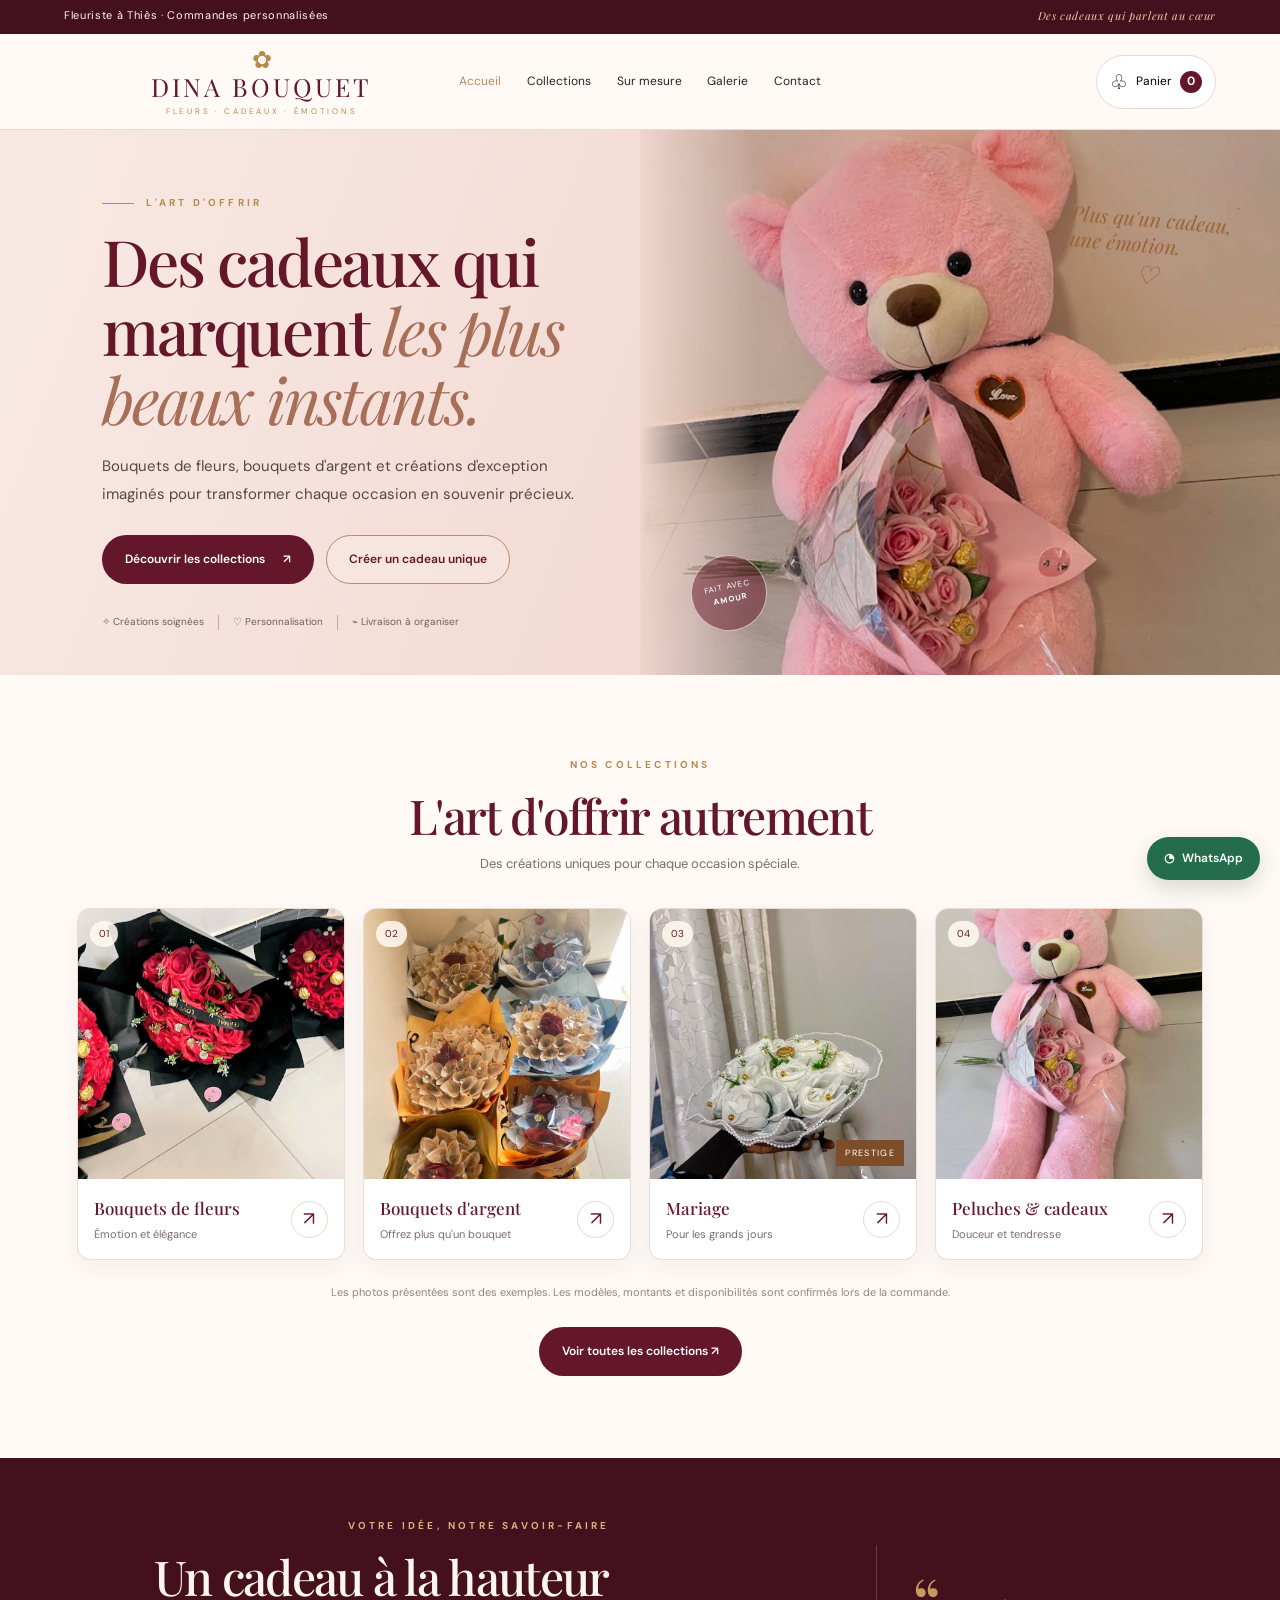
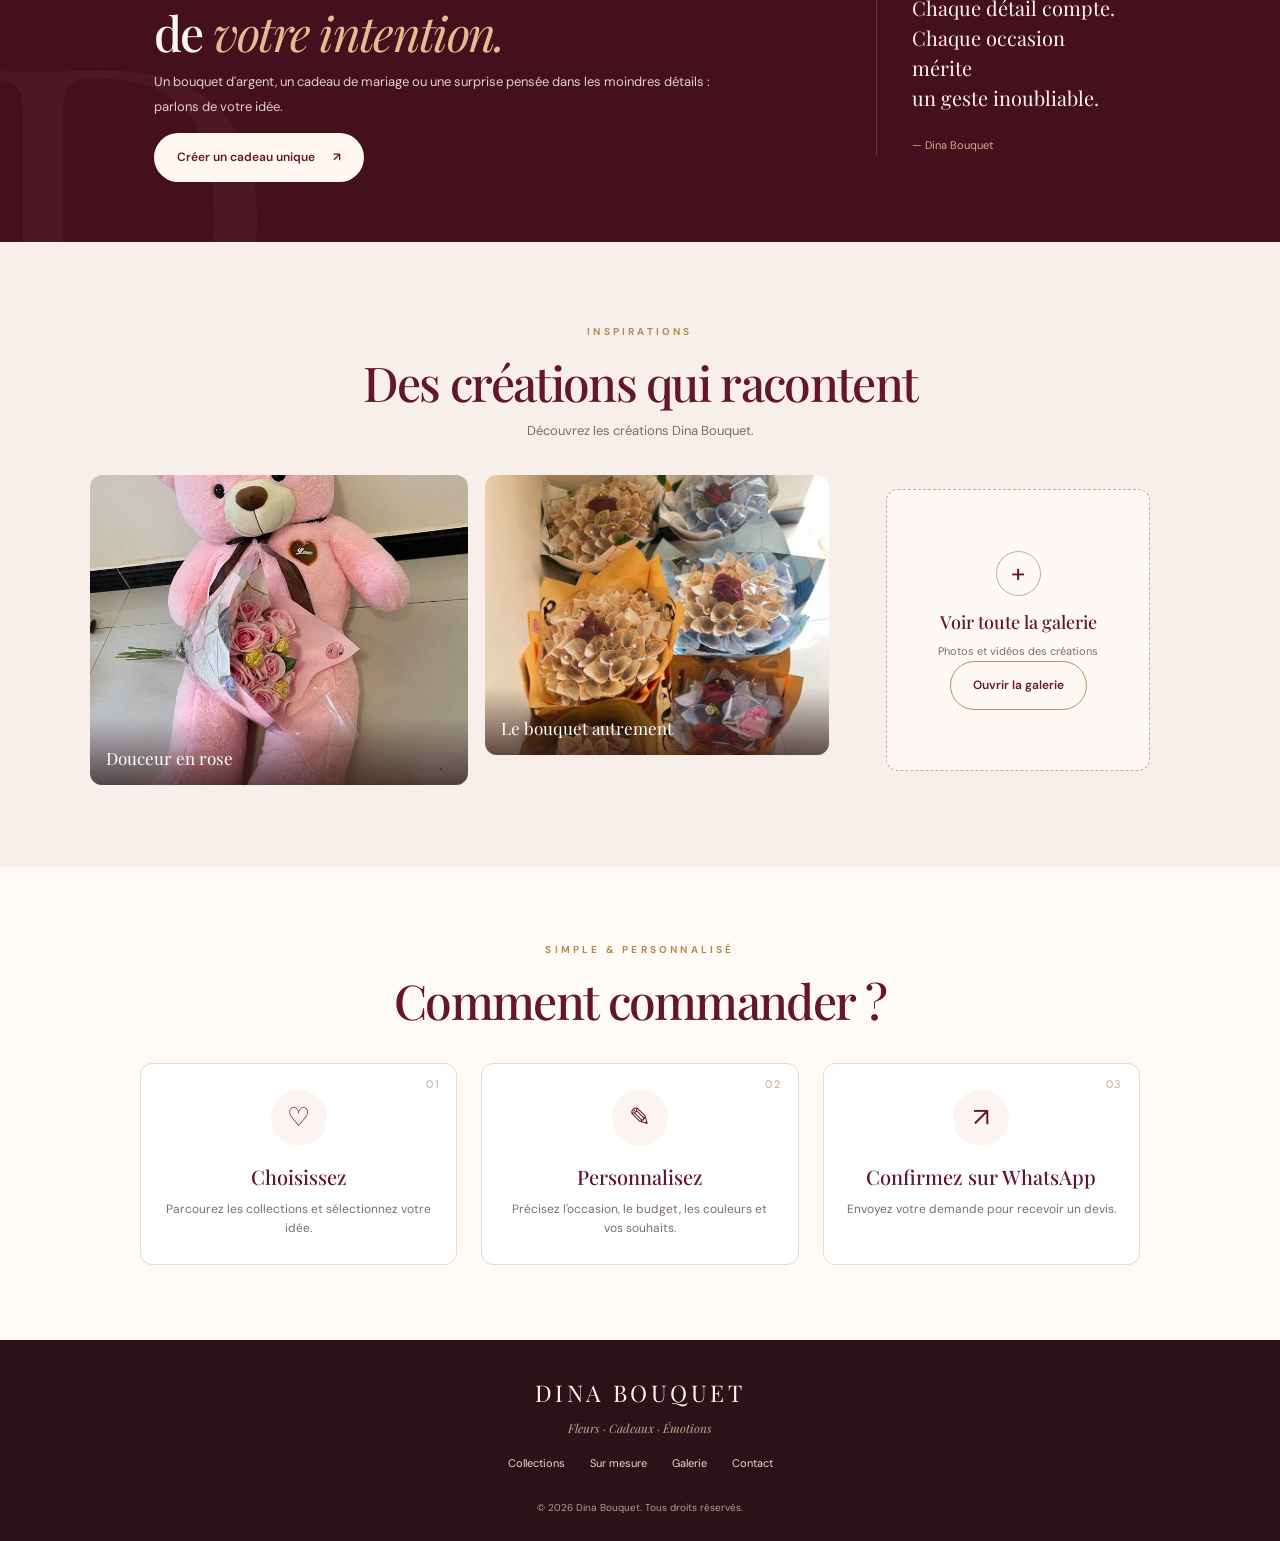
==== commit f1bf569c: "im" ====
--- a/index.html
+++ b/index.html
@@ -52,7 +52,7 @@
       <div class="collection-grid">
         <article class="collection-card reveal" data-category="Bouquets de fleurs"
           data-image="assets/images/ours-peluche-bouquet.jpeg">
-          <div class="collection-image"><img src="assets/images/ours-peluche-bouquet.jpeg" alt="Bouquet de roses"
+          <div class="collection-image"><img src="assets/images/3bouquet.PNG" alt="Bouquet de roses"
               loading="lazy"><span class="card-number">01</span></div>
           <div class="collection-info">
             <div>
@@ -76,12 +76,11 @@
         </article>
         <article class="collection-card reveal" data-category="Mariage & Packs Or"
           data-image="assets/images/ours-bouquets-argent.jpeg">
-          <div class="collection-image"><img src="assets/images/ours-bouquets-argent.jpeg"
-              alt="Emballages cadeaux prestige" loading="lazy"><span class="card-number">03</span><span
-              class="image-label">PRESTIGE</span></div>
+          <div class="collection-image"><img src="assets/images/mariage.PNG" alt="Emballages cadeaux prestige"
+              loading="lazy"><span class="card-number">03</span><span class="image-label">PRESTIGE</span></div>
           <div class="collection-info">
             <div>
-              <h3>Mariage & Packs Or</h3>
+              <h3>Mariage</h3>
               <p>Pour les grands jours</p>
             </div><button class="arrow-button" aria-label="Ajouter une demande mariage et pack or"
               data-add="Mariage & Packs Or">↗</button>
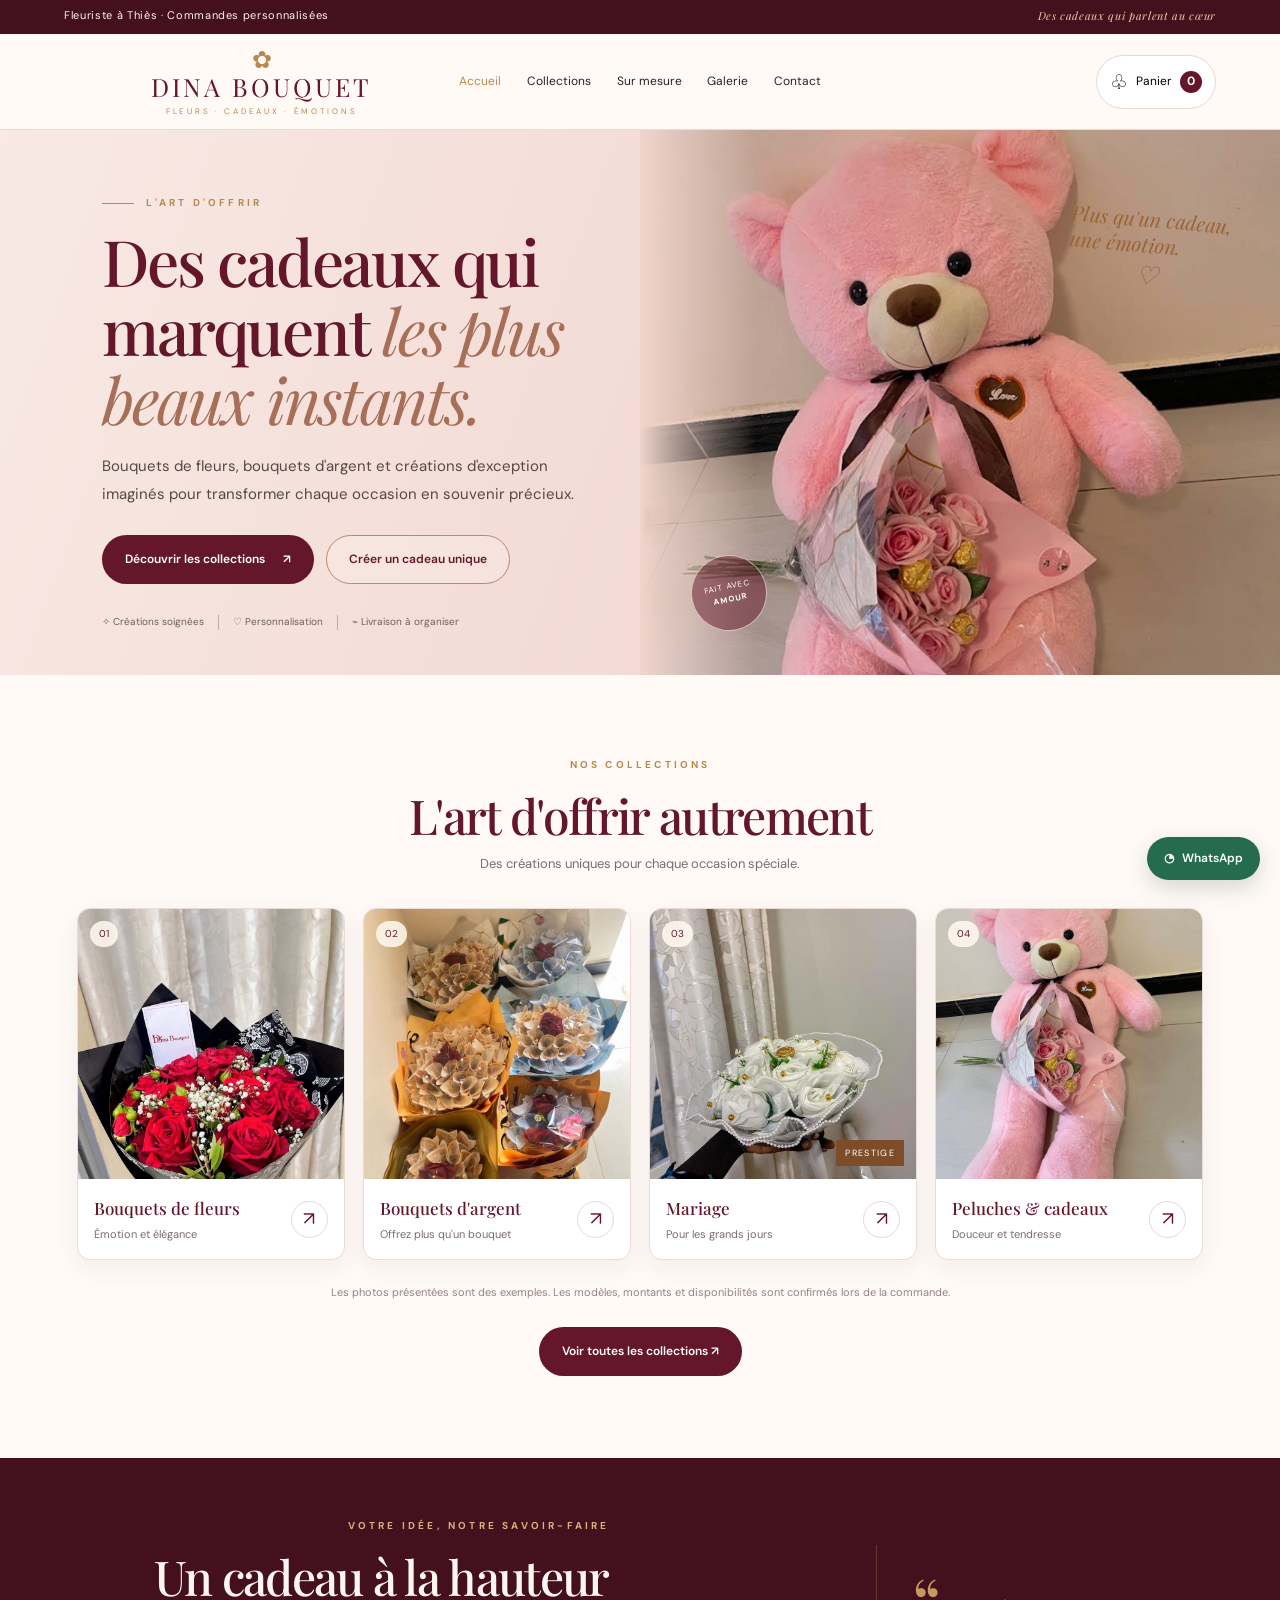
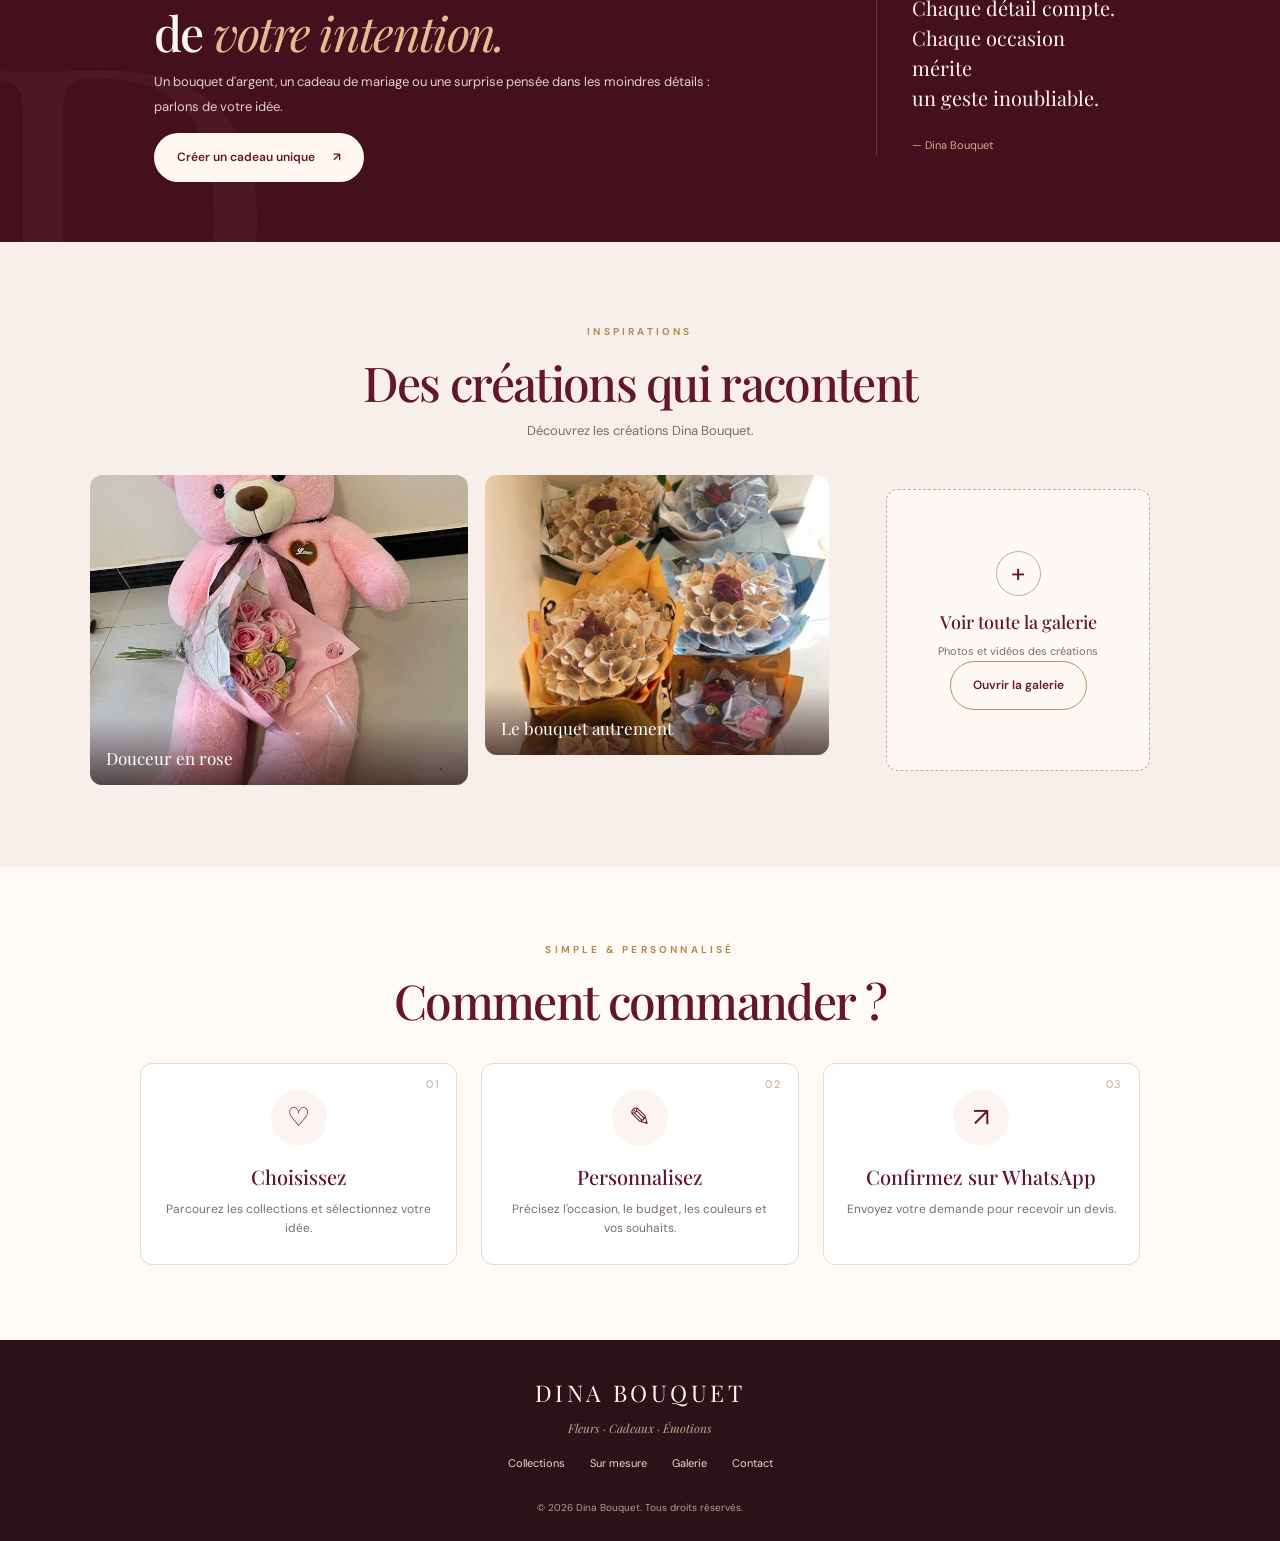
==== commit 37e2f671: "im" ====
--- a/index.html
+++ b/index.html
@@ -52,8 +52,8 @@
       <div class="collection-grid">
         <article class="collection-card reveal" data-category="Bouquets de fleurs"
           data-image="assets/images/ours-peluche-bouquet.jpeg">
-          <div class="collection-image"><img src="assets/images/3bouquet.PNG" alt="Bouquet de roses"
-              loading="lazy"><span class="card-number">01</span></div>
+          <div class="collection-image"><img src="assets/images/dina.PNG" alt="Bouquet de roses" loading="lazy"><span
+              class="card-number">01</span></div>
           <div class="collection-info">
             <div>
               <h3>Bouquets de fleurs</h3>
